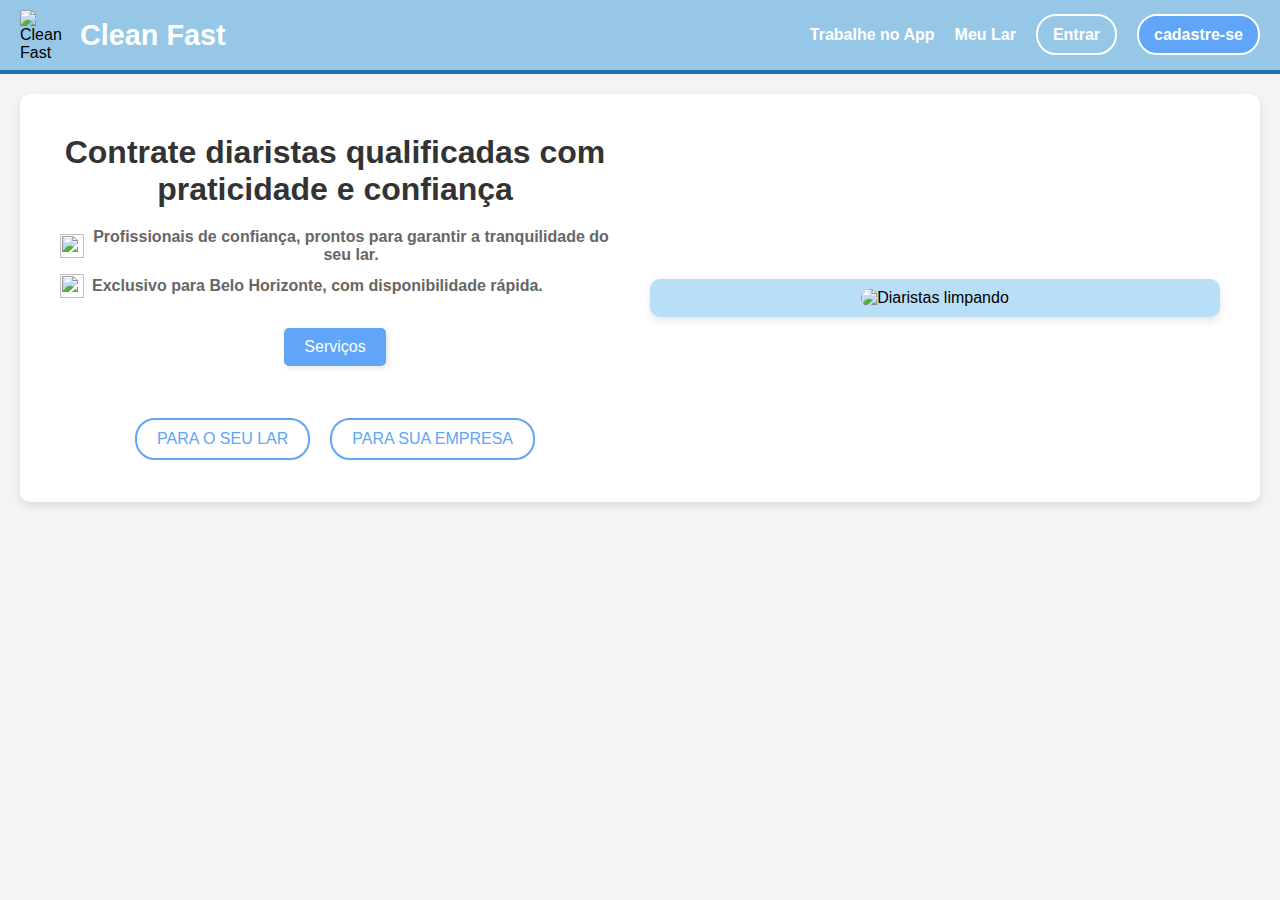
==== index.html @ baa35954 "Add files via upload" ====
<!DOCTYPE html>
<html lang="pt-br">
<head>
    <meta charset="UTF-8">
    <meta name="viewport" content="width=device-width, initial-scale=1.0">
    <title>Clean Fast</title>
    <link rel="stylesheet" href="style.css">
    <script src="script.js"></script>
</head>
<body>
    <header>
        <div class="logo">
            <img src="images/logo.png" alt="Clean Fast Logo">
            <h1>Clean Fast</h1>
        </div>
        <nav>
            <ul>
                <li><a href="#">Trabalhe no App</a></li>
                <li><a href="#">Meu Lar</a></li>
                <li><a href="#" class="button">Entrar</a></li>
                <li><a href="#" class="button button-primary">cadastre-se</a></li>
            </ul>
        </nav>
    </header>

    <main>
        <section class="hero">
            <div class="hero-text">
                <h2>Contrate diaristas qualificadas com praticidade e confiança</h2>
                <ul>
                    <li><img class="icon" src="images/shield.png"><strong> Profissionais de confiança, prontos para garantir a tranquilidade do seu lar.</strong></li>
                    <li><img class="icon" src="images/location.png"><strong> Exclusivo para Belo Horizonte, com disponibilidade rápida.</strong></li>
                </ul>
                <button class="services-button">Serviços</button>
                <div class="options">
                    <button class="option" onclick="showLar()">PARA O SEU LAR</button>
                    <button class="option" onclick="showEmpresa()">PARA SUA EMPRESA</button>
                </div>
            </div>
            <div class="image-container">
                <img src="images/limpeza1.png" alt="Diaristas limpando">
            </div>
        </section>
    
        <section id="lar-section" class="service-section" style="display:none;">
            <div class="service-card">
                <img src="images/limpeza-pesada.png" alt="Limpeza Pesada">
                <h3>Limpeza Pesada</h3>
                <button class="service-button">Agendar Serviço</button>
                <span class="favorite-tag">FAVORITO</span>
            </div>
            <div class="service-card">
                <img src="images/limpeza-padrao.png" alt="Limpeza Padrão">
                <h3>Limpeza Padrão</h3>
                <button class="service-button">Agendar Serviço</button>
            </div>
            <div class="service-card">
                <img src="images/lavagem-roupas.png" alt="Lavagem de Roupas">
                <h3>Lavagem de Roupas</h3>
                <button class="service-button">Agendar Serviço</button>
            </div>
            <div class="service-card">
                <img src="images/cozinhar.png" alt="Cozinhar">
                <h3>Cozinhar</h3>
                <button class="service-button">Agendar Serviço</button>
            </div>
            <div class="service-card">
                <img src="images/Personal Organizer.png" alt="Personal Organizer">
                <h3>Personal Organizer</h3>
                <button class="service-button">Agendar Serviço</button>
            </div> 
        </section>

        <section id="empresa-section" class="service-section" style="display:none;">
            <div class="service-card">
                <img src="images/limpeza comercial.png" alt="Limpeza Comercial">
                <h3>Limpeza Comercial</h3>
                <button class="service-button">Agendar Serviço</button>
            </div>
        </section>
    </main>
</body>
</html>
---- style.css ----
* {
    margin: 0;
    padding: 0;
    box-sizing: border-box;
    font-family: 'Arial', sans-serif;
}

body {
    background-color: #f4f4f4;
}

header {
    background-color: #96c7e7;
    padding: 10px 20px;
    display: flex;
    justify-content: space-between;
    align-items: center;
    border-bottom: 4px solid #286fb0;
}

.logo {
    display: flex;
    align-items: center;
}

.logo img {
    width: 50px;
    height: 50px;
    margin-right: 10px;
}

.logo h1 {
    font-size: 1.8rem;
    color: #fff;
}

nav ul {
    list-style: none;
    display: flex;
    align-items: center;
}

nav ul li {
    margin-left: 20px;
}

nav ul li a {
    color: #fff;
    text-decoration: none;
    font-weight: bold;
}

nav ul li a.button {
    padding: 10px 15px;
    border-radius: 20px;
    background-color: transparent;
    border: 2px solid #fff;
}

nav ul li a.button-primary {
    background-color: #60a5f8;
    color: #fff;
    border: 2px solid #fff;
}

main {
    padding: 20px;
    text-align: center;
}

.hero {
    display: flex;
    justify-content: space-between;
    align-items: center;
    background-color: #fff;
    border-radius: 10px;
    padding: 40px;
    box-shadow: 0 4px 8px rgba(0, 0, 0, 0.1);
}

.hero-text {
    flex: 1;
    padding-right: 20px;
}

.hero h2 {
    font-size: 2rem;
    color: #333;
    margin-bottom: 20px;
}

.hero ul {
    list-style: none;
    margin-bottom: 30px;
}

.hero ul li {
    font-size: 1rem;
    color: #666;
    margin-bottom: 10px;
    display: flex;
    align-items: center;
}

.hero ul li i {
    margin-right: 8px;
}

.services-button {
    padding: 10px 20px;
    background-color: #60a5f8;
    color: #fff;
    border: none;
    border-radius: 5px;
    font-size: 1rem;
    cursor: pointer;
    box-shadow: 2px 2px 5px rgba(0, 0, 0, 0.1);
}

.image-container {
    flex: 1;
    margin-left: 20px;
    position: relative;
    padding: 10px;
    background-color: #b9dff8;
    border-radius: 10px;
    box-shadow: 0 4px 8px rgba(0, 0, 0, 0.1);
}

.image-container img {
    width: 100%;
    border-radius: 10px;
}

.options {
    margin-top: 50px;
    display: flex;
    justify-content: center;
    align-items: center;
    padding: 2px;
    border-radius: 25px;
}

.options .option {
    background-color: #fff;
    color: #60a5f8;
    padding: 10px 20px;
    border: 2px solid #60a5f8;
    border-radius: 20px;
    margin: 0 10px;
    font-size: 1rem;
    cursor: pointer;
}

.options .option.active {
    background-color: #60a5f8;
    color: #fff;
}

.icon {
    width: 24px;
    height: 24px;
    margin-right: 8px;
    vertical-align: middle;
}

/* Estilo geral das opções de serviço */
.service-section {
    display: flex;
    justify-content: space-around;
    margin-top: 20px;
    background-color: #fff;
    padding: 20px;
    border-radius: 10px;
    box-shadow: 0 4px 8px rgba(0, 0, 0, 0.1);
}

.service-card {
    text-align: center;
    width: 200px;
    padding: 10px;
    border: 1px solid #3f8cf1;
    border-radius: 10px;
}

.service-card img {
    width: 100%;
    height: auto;
    border-radius: 10px;
}

.service-card h3 {
    font-size: 1.2rem;
    margin: 10px 0;
}

.service-button {
    background-color: #60a5f8;
    color: white;
    padding: 10px;
    border: none;
    border-radius: 5px;
    cursor: pointer;
}

.favorite-tag {
    display: block;
    background-color: orange;
    color: white;
    padding: 5px;
    border-radius: 10px;
    margin-top: 10px;
    font-size: 0.8rem;
}
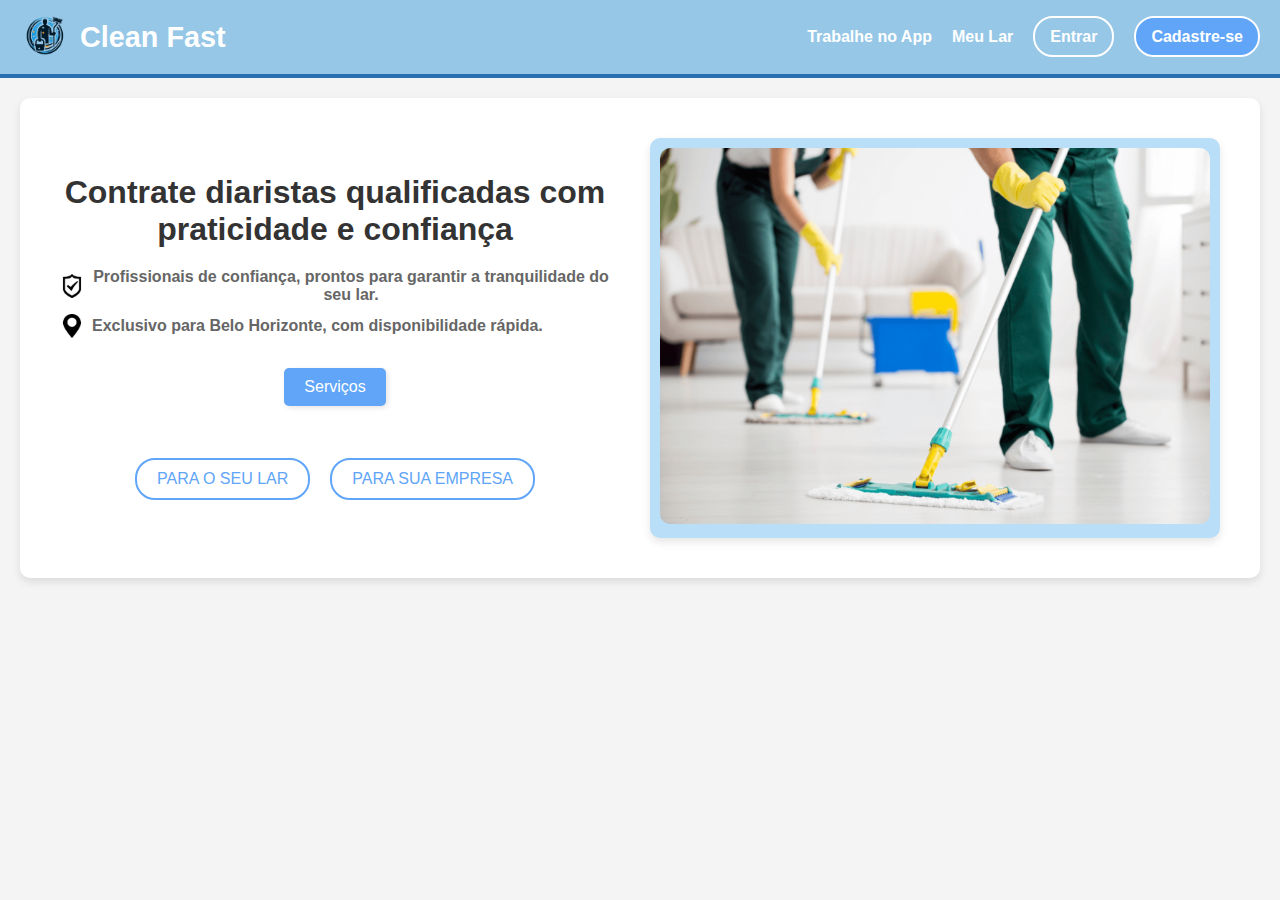
==== commit 86f7e40f: "Add files via upload" ====
--- a/index.html
+++ b/index.html
@@ -10,15 +10,15 @@
 <body>
     <header>
         <div class="logo">
-            <img src="images/logo.png" alt="Clean Fast Logo">
+            <a href="index.html"><img src="images/logo.png" alt="Clean Fast Logo"></a>
             <h1>Clean Fast</h1>
         </div>
         <nav>
             <ul>
                 <li><a href="#">Trabalhe no App</a></li>
                 <li><a href="#">Meu Lar</a></li>
-                <li><a href="#" class="button">Entrar</a></li>
-                <li><a href="#" class="button button-primary">cadastre-se</a></li>
+                <li><a href="login.html" class="button">Entrar</a></li>
+                <li><a href="cadastro.html" class="button button-primary">Cadastre-se</a></li>
             </ul>
         </nav>
     </header>
--- a/style.css
+++ b/style.css
@@ -212,3 +212,128 @@
     margin-top: 10px;
     font-size: 0.8rem;
 }
+
+/* Reutilizando estilos existentes para botões e inputs */
+.input-field {
+    width: 70%;
+    padding: 10px;
+    margin: 10px 0;
+    border: 2.5px solid #b1b1b1;
+    border-radius: 15px;
+    font-size: 1.2rem;
+    text-align: center;
+}
+
+.input-field-senha {
+    width: 50%;
+    padding: 10px;
+    margin: 10px 0;
+    border: 3px solid #b1b1b1;
+    border-radius: 15px;
+    font-size: 1.2rem;
+    text-align: center;
+    align-items: center;
+}
+
+.login-container {
+    display: flex;
+    justify-content: center;
+    align-items: center;
+    min-height: 90vh;
+    background-color: #ffffff;
+}
+
+.login-box {
+    width: 80%;
+    max-width: 750px;
+    padding: 60px;
+    background-color: #f5f5f5;
+    box-shadow: 0 4px 8px rgba(0, 0, 0, 0.2);
+    text-align: center;
+    border-radius: 10px;
+}
+
+h2 {
+    font-size: 2.2rem;
+    margin-bottom: 20px;
+}
+
+h3 {
+    font-size: 1.1rem;
+    margin-bottom: 20px;
+    color: #8f8f8f;
+}
+
+.login-button {
+    width: 35%;
+    padding: 12px;
+    margin: 15px 0;
+    background-color: #4CAF50;
+    color: #ffffff;
+    border: none;
+    border-radius: 50px;
+    font-size: 1rem;
+    cursor: pointer;
+}
+
+.divider {
+    display: flex;
+    align-items: center;
+    text-align: center;
+    margin: 20px 0;
+    color: #aaa;
+    font-size: 0.9rem;
+}
+
+.divider::before,
+.divider::after {
+    content: "";
+    flex: 1;
+    border-bottom: 1px solid #ddd;
+}
+
+.divider:not(:empty)::before {
+    margin-right: .5em;
+}
+
+.divider:not(:empty)::after {
+    margin-left: .5em;
+}
+
+/* Botões de login social */
+.google-login, .apple-login {
+    width: 80%;
+    padding: 10px;
+    margin: 10px 0;
+    border: 1px solid #ccc;
+    background-color: #ffffff;
+    border-radius: 5px;
+    font-size: 1rem;
+    display: flex;
+    align-items: center;
+    justify-content: center;
+    cursor: pointer;
+}
+
+.google-login img, .apple-login img {
+    width: 30px;
+    margin-right: 10px;
+}
+
+.google-login:hover, .apple-login:hover, .login-button:hover {
+    opacity: 0.9;
+}
+
+.social-login-container {
+    display: flex;
+    justify-content: space-between;
+    gap: 10px; /* Espaço entre os botões */
+}
+
+.google-login, .apple-login {
+    width: 48%; /* Ajuste para ocupar metade do espaço cada */
+    border: 2.5px solid #ccc;
+    border-radius: 18px;
+    color: #8f8f8f;
+    font-size: 1.2rem;
+}
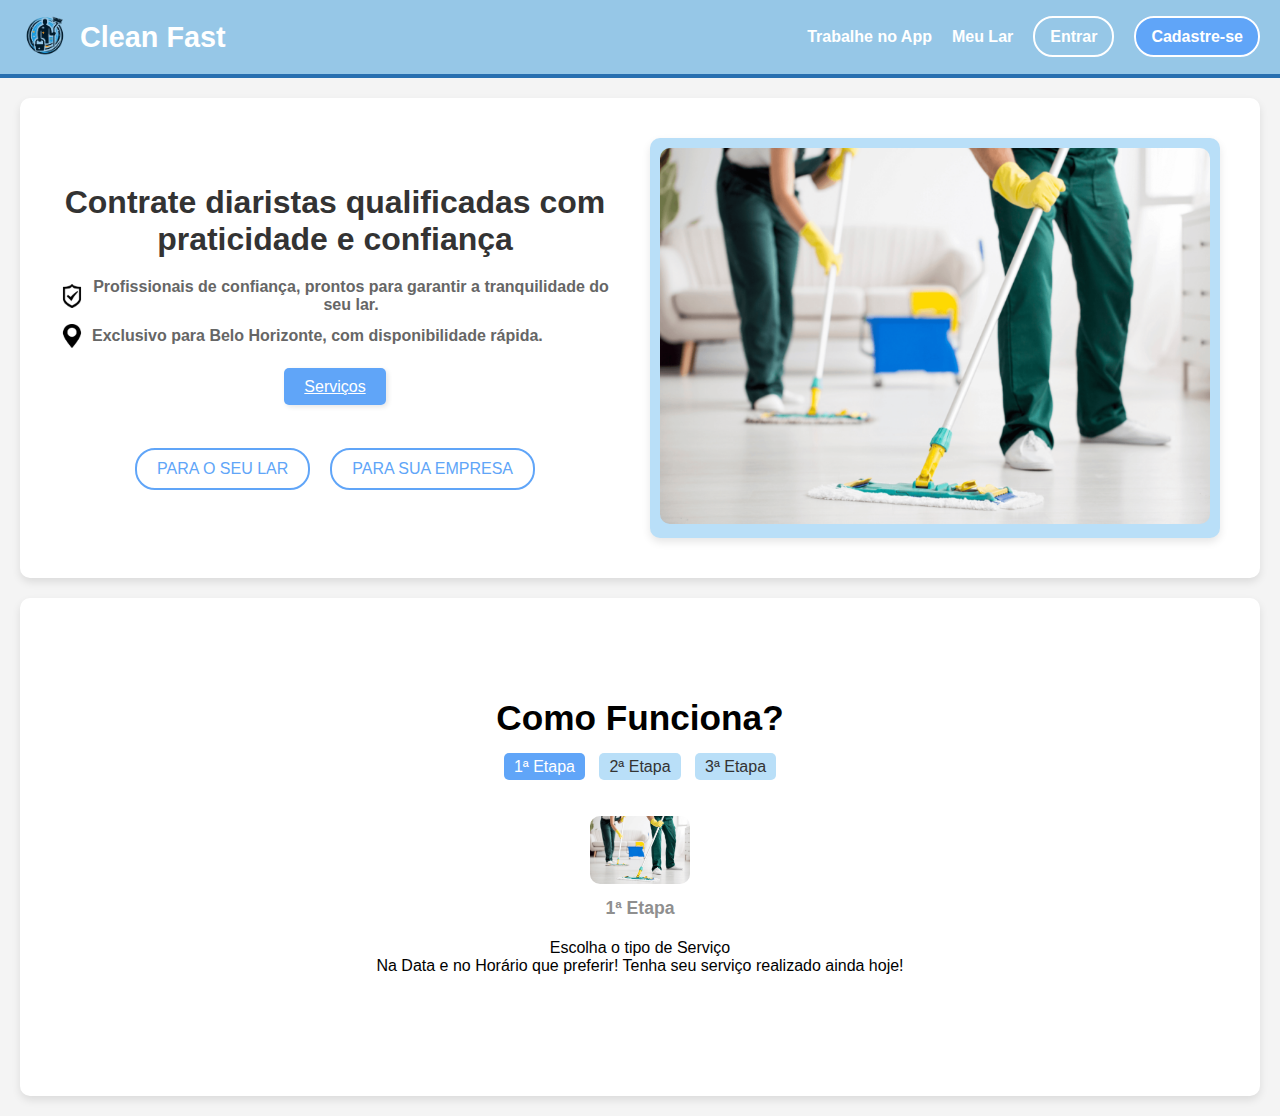
==== commit dfe4409c: "Add files via upload" ====
--- a/index.html
+++ b/index.html
@@ -31,7 +31,7 @@
                     <li><img class="icon" src="images/shield.png"><strong> Profissionais de confiança, prontos para garantir a tranquilidade do seu lar.</strong></li>
                     <li><img class="icon" src="images/location.png"><strong> Exclusivo para Belo Horizonte, com disponibilidade rápida.</strong></li>
                 </ul>
-                <button class="services-button">Serviços</button>
+                <a href="opcoes.html" class="services-button">Serviços</a>
                 <div class="options">
                     <button class="option" onclick="showLar()">PARA O SEU LAR</button>
                     <button class="option" onclick="showEmpresa()">PARA SUA EMPRESA</button>
@@ -78,6 +78,32 @@
                 <button class="service-button">Agendar Serviço</button>
             </div>
         </section>
+
+        <section class="carousel-section">
+            <h2>Como Funciona?</h2>
+            <div class="carousel-indicators">
+                <span class="indicator active" onclick="goToSlide(0)">1ª Etapa</span>
+                <span class="indicator" onclick="goToSlide(1)">2ª Etapa</span>
+                <span class="indicator" onclick="goToSlide(2)">3ª Etapa</span>
+            </div>
+            <div class="carousel">
+                <div class="carousel-item active">
+                    <img src="images/limpeza1.png" alt="Limpeza" class="carousel-image">
+                    <h3>1ª Etapa</h3>
+                    <p>Escolha o tipo de Serviço<br>Na Data e no Horário que preferir! Tenha seu serviço realizado ainda hoje!</p>
+                </div>
+                <div class="carousel-item">
+                    <img src="images/limpeza2.png" alt="Formas de Pagamento" class="carousel-image">
+                    <h3>2ª Etapa</h3>
+                    <p>Formas de Pagamento<br>A cobrança será feita após o serviço, via cartão de crédito, cartão de débito, pix, ou dinheiro.</p>
+                </div>
+                <div class="carousel-item">
+                    <img src="images/limpeza3.png" alt="Agendamento" class="carousel-image">
+                    <h3>3ª Etapa</h3>
+                    <p>Agora é só Agendar o seu Serviço<br>Logo, selecionamos profissionais ideais para você!</p>
+                </div>
+            </div>
+        </section>      
     </main>
 </body>
 </html>
--- a/style.css
+++ b/style.css
@@ -67,6 +67,62 @@
     padding: 20px;
     text-align: center;
 }
+
+.carousel-section {
+    background-color: #ffffff;
+    padding: 100px;
+    border-radius: 10px;
+    box-shadow: 0 4px 8px rgba(0, 0, 0, 0.1);
+    margin-top: 20px;
+}
+
+.carousel {
+    position: relative;
+    overflow: hidden;
+    height: 200px; /* Ajuste a altura conforme necessário */
+}
+
+.carousel-item {
+    display: none; /* Todos os itens começam como ocultos */
+    text-align: center;
+    padding: 20px;
+}
+
+.carousel-item.active {
+    display: block; /* Somente o item ativo será exibido */
+}
+
+.carousel-image {
+    width: 10%; /* Ajusta a largura para 100% do contêiner */
+    height: auto; /* Mantém a proporção da imagem */
+    border-radius: 10px; /* Adiciona borda arredondada se desejado */
+    margin-bottom: 10px; /* Espaço abaixo da imagem */
+}
+
+.carousel-indicators {
+    text-align: center;
+    margin: 20px 0;
+}
+
+.indicator {
+    cursor: pointer;
+    padding: 5px 10px;
+    margin: 0 5px;
+    border-radius: 5px;
+    background-color: #b9dff8;
+    color: #333;
+    transition: background-color 0.3s;
+}
+
+.indicator:hover {
+    background-color: #96c7e7;
+}
+
+.indicator.active {
+    background-color: #60a5f8;
+    color: #fff;
+}
+
 
 .hero {
     display: flex;
@@ -251,6 +307,7 @@
     box-shadow: 0 4px 8px rgba(0, 0, 0, 0.2);
     text-align: center;
     border-radius: 10px;
+    position: relative;
 }
 
 h2 {
@@ -264,17 +321,6 @@
     color: #8f8f8f;
 }
 
-.login-button {
-    width: 35%;
-    padding: 12px;
-    margin: 15px 0;
-    background-color: #4CAF50;
-    color: #ffffff;
-    border: none;
-    border-radius: 50px;
-    font-size: 1rem;
-    cursor: pointer;
-}
 
 .divider {
     display: flex;
@@ -337,3 +383,64 @@
     color: #8f8f8f;
     font-size: 1.2rem;
 }
+
+/* Adicionando estilo para os requisitos de senha */
+/* Estilo para os requisitos de senha - Centralizado e Fonte Menor */
+.password-requirements {
+    text-align: center;
+    margin-top: 15px;
+    font-size: 0.9rem; /* Fonte menor */
+    color: #666;
+}
+
+.password-requirements p {
+    display: flex;
+    align-items: center;
+    justify-content: center; /* Centraliza o texto */
+    margin: 5px 0;
+}
+
+.requirement-icon {
+    font-size: 1rem; /* Reduz o tamanho dos ícones */
+    margin-right: 8px;
+}
+
+
+/* Estilo dos botões de ação */
+/* Ajustes para centralizar o botão CONTINUAR */
+.button-container {
+    display: flex;
+    justify-content: space-between;
+    align-items: center;
+    margin-top: 20px;
+    position: absolute;
+    bottom: 20px;
+    left: 20px;
+    right: 20px;
+}
+
+.back-button {
+    font-size: 1.5rem;
+    color: #4CAF50;
+    text-decoration: none;
+    padding: 10px;
+    border-radius: 50%;
+    background-color: #e6e6e6;
+}
+
+.login-button {
+    padding: 12px;
+    background-color: #4CAF50;
+    color: #ffffff;
+    border: none;
+    border-radius: 50px;
+    font-size: 1rem;
+    cursor: pointer;
+    width: 35%;
+    max-width: 150px; /* Limita a largura máxima do botão */
+    text-align: center;
+}
+
+.login-button:hover {
+    background-color: #45a049;
+}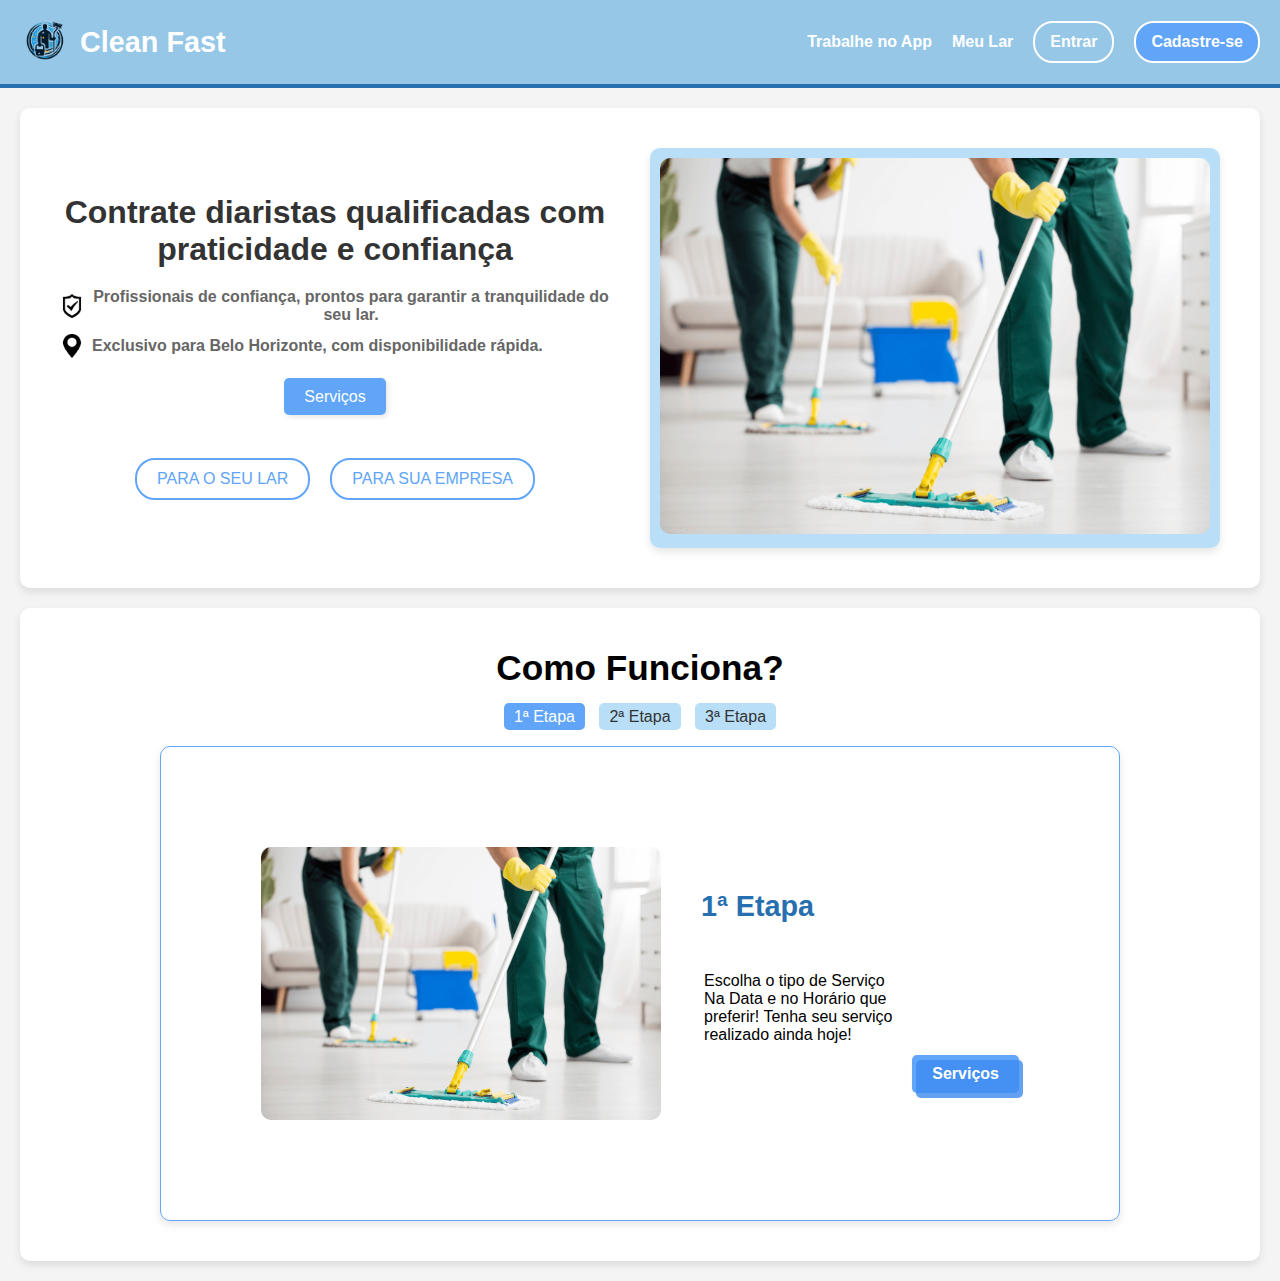
==== commit 6829973f: "Add files via upload" ====
--- a/index.html
+++ b/index.html
@@ -5,7 +5,7 @@
     <meta name="viewport" content="width=device-width, initial-scale=1.0">
     <title>Clean Fast</title>
     <link rel="stylesheet" href="style.css">
-    <script src="script.js"></script>
+    <script src="script.js" defer></script>
 </head>
 <body>
     <header>
@@ -17,12 +17,19 @@
             <ul>
                 <li><a href="#">Trabalhe no App</a></li>
                 <li><a href="#">Meu Lar</a></li>
-                <li><a href="login.html" class="button">Entrar</a></li>
-                <li><a href="cadastro.html" class="button button-primary">Cadastre-se</a></li>
+                <li><a href="login.html" class="button desktop-only">Entrar</a></li>
+                <li><a href="cadastro.html" class="button button-primary desktop-only">Cadastre-se</a></li>
+                <li class="user-icon mobile-only">
+                    <img src="images/user_icon.png" alt="User Icon" onclick="toggleDropdown()" />
+                    <div class="dropdown-menu" id="dropdownMenu">
+                        <a href="login.html">Login</a>
+                        <a href="cadastro.html">Cadastro</a>
+                    </div>
+                </li>
             </ul>
         </nav>
     </header>
-
+    
     <main>
         <section class="hero">
             <div class="hero-text">
@@ -90,20 +97,23 @@
                 <div class="carousel-item active">
                     <img src="images/limpeza1.png" alt="Limpeza" class="carousel-image">
                     <h3>1ª Etapa</h3>
-                    <p>Escolha o tipo de Serviço<br>Na Data e no Horário que preferir! Tenha seu serviço realizado ainda hoje!</p>
+                    <p><br><br><br>Escolha o tipo de Serviço<br>Na Data e no Horário que preferir! Tenha seu serviço realizado ainda hoje!</p>
+                    <a href="opcoes.html" class="services-button">Serviços</a>
                 </div>
                 <div class="carousel-item">
                     <img src="images/limpeza2.png" alt="Formas de Pagamento" class="carousel-image">
                     <h3>2ª Etapa</h3>
-                    <p>Formas de Pagamento<br>A cobrança será feita após o serviço, via cartão de crédito, cartão de débito, pix, ou dinheiro.</p>
+                    <p><br><br><br>Formas de Pagamento<br>A cobrança será feita após o serviço, via cartão de crédito, cartão de débito, pix, ou dinheiro.</p>
+                    <a href="opcoes.html" class="services-button">Serviços</a>
                 </div>
                 <div class="carousel-item">
                     <img src="images/limpeza3.png" alt="Agendamento" class="carousel-image">
                     <h3>3ª Etapa</h3>
-                    <p>Agora é só Agendar o seu Serviço<br>Logo, selecionamos profissionais ideais para você!</p>
+                    <p><br><br><br>Agora é só Agendar o seu Serviço<br>Logo, selecionamos profissionais ideais para você!</p>
+                    <a href="opcoes.html" class="services-button">Serviços</a>
                 </div>
             </div>
-        </section>      
+        </section>     
     </main>
 </body>
-</html>
+</html>--- a/style.css
+++ b/style.css
@@ -11,7 +11,7 @@
 
 header {
     background-color: #96c7e7;
-    padding: 10px 20px;
+    padding: 15px 20px;
     display: flex;
     justify-content: space-between;
     align-items: center;
@@ -62,46 +62,184 @@
     color: #fff;
     border: 2px solid #fff;
 }
-
+/* Estilo do ícone do usuário */
+.user-icon img {
+    width: 30px;
+    height: 30px;
+    cursor: pointer;
+}
+
+/* Dropdown Menu */
+.dropdown-menu {
+    display: none;
+    position: absolute;
+    top: 40px;
+    right: 0;
+    background-color: #ffffff;
+    border: 1px solid #ddd;
+    border-radius: 5px;
+    box-shadow: 0 4px 8px rgba(0, 0, 0, 0.1);
+    width: 100px;
+    z-index: 10;
+}
+
+.dropdown-menu a {
+    display: block;
+    padding: 10px;
+    color: #333;
+    text-decoration: none;
+    font-weight: bold;
+    text-align: center;
+    transition: background-color 0.3s;
+}
+
+.dropdown-menu a:hover {
+    background-color: #60a5f8;
+    color: #fff;
+}
+
+/* Responsividade */
+.mobile-only {
+    display: none; /* Oculta elementos para desktop */
+}
+
+.desktop-only {
+    display: inline-block; /* Exibe normalmente em desktop */
+}
+
+@media (max-width: 768px) {
+    header {
+        flex-direction: column;
+        align-items: center;
+        padding: 20px 10px;
+    }
+
+    .logo {
+        justify-content: center;
+        width: 100%;
+        margin-bottom: 15px;
+        text-align: center;
+    }
+
+    nav ul {
+        list-style: none;
+        display: flex;
+        align-items: center;
+        gap: 15px; /* Define o espaçamento entre os itens */
+        width: 100%;
+        justify-content: center; /* Centraliza os itens, opcional */
+    }
+
+    nav ul li {
+        margin: 5px 0;
+    }
+
+    .desktop-only {
+        display: none; /* Oculta os botões de "Entrar" e "Cadastre-se" em telas pequenas */
+    }
+
+    .mobile-only {
+        display: inline-block; /* Exibe o ícone do usuário em telas pequenas */
+    }
+
+    .user-icon img {
+        width: 40px;
+        height: 40px;
+    }
+}
 main {
     padding: 20px;
     text-align: center;
 }
 
+/* Adicione ao style.css */
+
 .carousel-section {
     background-color: #ffffff;
-    padding: 100px;
+    padding: 40px 20px; /* Reduzido para dar mais espaço ao conteúdo */
     border-radius: 10px;
     box-shadow: 0 4px 8px rgba(0, 0, 0, 0.1);
     margin-top: 20px;
+    text-align: center;
 }
 
 .carousel {
+    display: flex;
+    justify-content: center;
+    align-items: center;
     position: relative;
-    overflow: hidden;
-    height: 200px; /* Ajuste a altura conforme necessário */
+    height: auto;
 }
 
 .carousel-item {
-    display: none; /* Todos os itens começam como ocultos */
-    text-align: center;
-    padding: 20px;
+    display: none;
+    align-items: center;
+    padding: 100px;
+    text-align: left; /* Alinhado à esquerda como no exemplo */
+    border: 1px solid #60a5f8; /* Bordas destacadas */
+    border-radius: 10px;
+    box-shadow: 0 4px 8px rgba(0, 0, 0, 0.1);
+    width: 80%;
+    margin: auto;
 }
 
 .carousel-item.active {
-    display: block; /* Somente o item ativo será exibido */
+    display: flex;
 }
 
 .carousel-image {
-    width: 10%; /* Ajusta a largura para 100% do contêiner */
-    height: auto; /* Mantém a proporção da imagem */
-    border-radius: 10px; /* Adiciona borda arredondada se desejado */
-    margin-bottom: 10px; /* Espaço abaixo da imagem */
+    width: 400px;
+    height: auto;
+    border-radius: 10px;
+    margin-right: 40px; /* Espaço entre imagem e conteúdo */
 }
 
 .carousel-indicators {
     text-align: center;
     margin: 20px 0;
+}
+
+.carousel h3{
+    font-size: 1.8rem;
+    color: #286fb0;
+    font-weight: bold;
+    margin-bottom: 5px; /* Ajuste este valor para controlar o espaço abaixo do título */
+    padding-bottom: 0; /* Certifique-se de que o padding-bottom esteja em 0 */
+    margin-top: -150px;
+    white-space: nowrap; /* Impede a quebra de linha */
+}
+
+.carousel p{
+    margin-bottom: 5px; /* Ajuste este valor para controlar o espaço abaixo do título */
+    padding-bottom: 0; /* Certifique-se de que o padding-bottom esteja em 0 */
+    margin-left: -110px;
+}
+
+.carousel-item .services-button {
+    position: relative;
+    margin-top: 180px;
+    padding: 10px 20px;
+    background-color: #60a5f8;
+    color: #fff;
+    border-radius: 5px;
+    text-decoration: none;
+    font-weight: bold;
+    display: inline-block;
+    z-index: 1; /* Coloca o botão acima da "sombra" */
+}
+
+.carousel-item .services-button::before {
+    content: '';
+    position: absolute;
+    top: 5px; /* Move a "sombra" para baixo do botão */
+    left: 4px; /* Ajuste para posicionar horizontalmente */
+    width: 100%;
+    height: 100%;
+    background-color: #3f8cf1; /* Cor do quadrado de sombra */
+    border-radius: 5px;
+    z-index: -1; /* Coloca o quadrado atrás do botão */
+    transition: all 0.3s ease; /* Adiciona uma leve transição */
+    opacity: 0.8; /* Torna a sombra mais suave */
 }
 
 .indicator {
@@ -112,10 +250,6 @@
     background-color: #b9dff8;
     color: #333;
     transition: background-color 0.3s;
-}
-
-.indicator:hover {
-    background-color: #96c7e7;
 }
 
 .indicator.active {
@@ -171,6 +305,7 @@
     font-size: 1rem;
     cursor: pointer;
     box-shadow: 2px 2px 5px rgba(0, 0, 0, 0.1);
+    text-decoration: none;
 }
 
 .image-container {
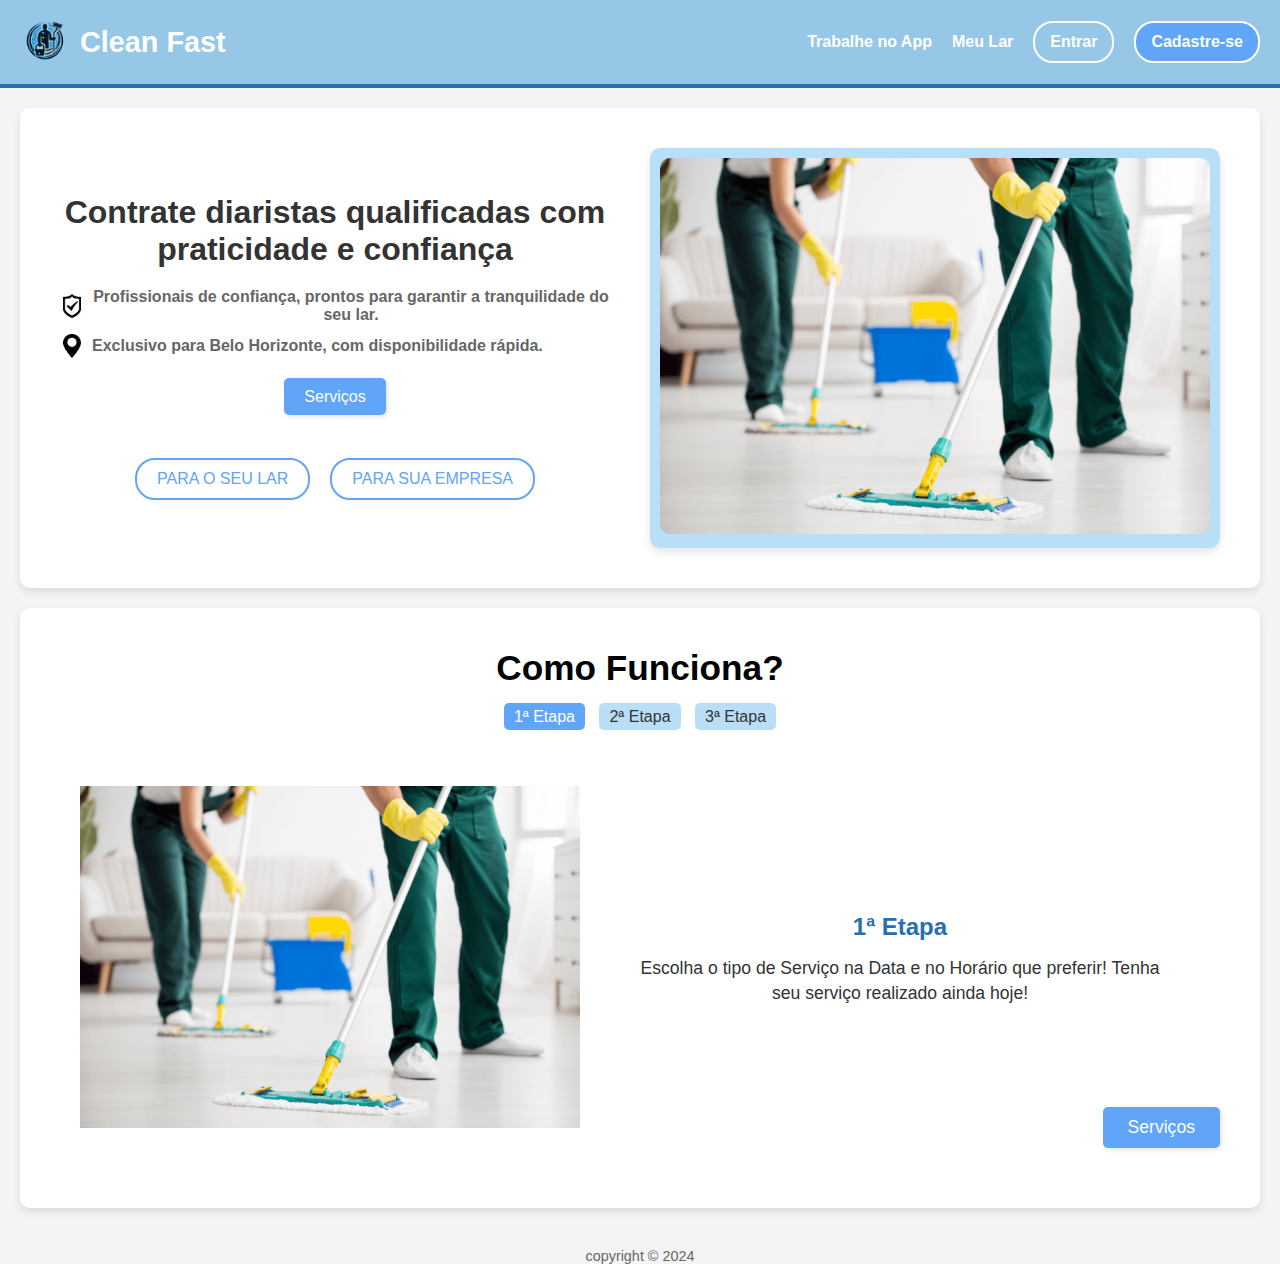
==== commit b8f080c1: "Add files via upload" ====
--- a/index.html
+++ b/index.html
@@ -1,5 +1,6 @@
 <!DOCTYPE html>
 <html lang="pt-br">
+
 <head>
     <meta charset="UTF-8">
     <meta name="viewport" content="width=device-width, initial-scale=1.0">
@@ -7,6 +8,7 @@
     <link rel="stylesheet" href="style.css">
     <script src="script.js" defer></script>
 </head>
+
 <body>
     <header>
         <div class="logo">
@@ -20,7 +22,7 @@
                 <li><a href="login.html" class="button desktop-only">Entrar</a></li>
                 <li><a href="cadastro.html" class="button button-primary desktop-only">Cadastre-se</a></li>
                 <li class="user-icon mobile-only">
-                    <img src="images/user_icon.png" alt="User Icon" onclick="toggleDropdown()" />
+                    <img src="images/perfil_icon.png" alt="User Icon" onclick="toggleDropdown()" />
                     <div class="dropdown-menu" id="dropdownMenu">
                         <a href="login.html">Login</a>
                         <a href="cadastro.html">Cadastro</a>
@@ -29,14 +31,16 @@
             </ul>
         </nav>
     </header>
-    
+
     <main>
         <section class="hero">
             <div class="hero-text">
                 <h2>Contrate diaristas qualificadas com praticidade e confiança</h2>
                 <ul>
-                    <li><img class="icon" src="images/shield.png"><strong> Profissionais de confiança, prontos para garantir a tranquilidade do seu lar.</strong></li>
-                    <li><img class="icon" src="images/location.png"><strong> Exclusivo para Belo Horizonte, com disponibilidade rápida.</strong></li>
+                    <li><img class="icon" src="images/shield.png"><strong> Profissionais de confiança, prontos para
+                            garantir a tranquilidade do seu lar.</strong></li>
+                    <li><img class="icon" src="images/location.png"><strong> Exclusivo para Belo Horizonte, com
+                            disponibilidade rápida.</strong></li>
                 </ul>
                 <a href="opcoes.html" class="services-button">Serviços</a>
                 <div class="options">
@@ -48,7 +52,7 @@
                 <img src="images/limpeza1.png" alt="Diaristas limpando">
             </div>
         </section>
-    
+
         <section id="lar-section" class="service-section" style="display:none;">
             <div class="service-card">
                 <img src="images/limpeza-pesada.png" alt="Limpeza Pesada">
@@ -75,7 +79,7 @@
                 <img src="images/Personal Organizer.png" alt="Personal Organizer">
                 <h3>Personal Organizer</h3>
                 <button class="service-button">Agendar Serviço</button>
-            </div> 
+            </div>
         </section>
 
         <section id="empresa-section" class="service-section" style="display:none;">
@@ -96,24 +100,41 @@
             <div class="carousel">
                 <div class="carousel-item active">
                     <img src="images/limpeza1.png" alt="Limpeza" class="carousel-image">
-                    <h3>1ª Etapa</h3>
-                    <p><br><br><br>Escolha o tipo de Serviço<br>Na Data e no Horário que preferir! Tenha seu serviço realizado ainda hoje!</p>
-                    <a href="opcoes.html" class="services-button">Serviços</a>
+                    <div class="carousel-content">
+                        <h3>1ª Etapa</h3>
+                        <p>Escolha o tipo de Serviço na Data e no Horário que preferir! Tenha seu serviço realizado ainda hoje!</p>
+                        <div class="button-container">
+                            <a href="opcoes.html" class="services-button">Serviços</a>
+                        </div>
+                    </div>
                 </div>
                 <div class="carousel-item">
                     <img src="images/limpeza2.png" alt="Formas de Pagamento" class="carousel-image">
-                    <h3>2ª Etapa</h3>
-                    <p><br><br><br>Formas de Pagamento<br>A cobrança será feita após o serviço, via cartão de crédito, cartão de débito, pix, ou dinheiro.</p>
-                    <a href="opcoes.html" class="services-button">Serviços</a>
+                    <div class="carousel-content">
+                        <h3>2ª Etapa</h3>
+                        <p>Formas de Pagamento<br>A cobrança será feita após o serviço, via cartão de crédito, cartão de débito, pix, ou dinheiro.</p>
+                        <div class="button-container">
+                            <a href="opcoes.html" class="services-button">Serviços</a>
+                        </div>
+                    </div>
                 </div>
                 <div class="carousel-item">
                     <img src="images/limpeza3.png" alt="Agendamento" class="carousel-image">
-                    <h3>3ª Etapa</h3>
-                    <p><br><br><br>Agora é só Agendar o seu Serviço<br>Logo, selecionamos profissionais ideais para você!</p>
-                    <a href="opcoes.html" class="services-button">Serviços</a>
+                    <div class="carousel-content">
+                        <h3>3ª Etapa</h3>
+                        <p>Agora é só Agendar o seu Serviço<br>Logo, selecionamos profissionais ideais para você!</p>
+                        <div class="button-container">
+                            <a href="opcoes.html" class="services-button">Serviços</a>
+                        </div>
+                    </div>
                 </div>
             </div>
-        </section>     
+        </section>
     </main>
+    <!-- Rodapé -->
+    <footer>
+        <p>copyright © 2024</p>
+    </footer>
 </body>
+
 </html>--- a/style.css
+++ b/style.css
@@ -107,46 +107,6 @@
     display: inline-block; /* Exibe normalmente em desktop */
 }
 
-@media (max-width: 768px) {
-    header {
-        flex-direction: column;
-        align-items: center;
-        padding: 20px 10px;
-    }
-
-    .logo {
-        justify-content: center;
-        width: 100%;
-        margin-bottom: 15px;
-        text-align: center;
-    }
-
-    nav ul {
-        list-style: none;
-        display: flex;
-        align-items: center;
-        gap: 15px; /* Define o espaçamento entre os itens */
-        width: 100%;
-        justify-content: center; /* Centraliza os itens, opcional */
-    }
-
-    nav ul li {
-        margin: 5px 0;
-    }
-
-    .desktop-only {
-        display: none; /* Oculta os botões de "Entrar" e "Cadastre-se" em telas pequenas */
-    }
-
-    .mobile-only {
-        display: inline-block; /* Exibe o ícone do usuário em telas pequenas */
-    }
-
-    .user-icon img {
-        width: 40px;
-        height: 40px;
-    }
-}
 main {
     padding: 20px;
     text-align: center;
@@ -172,60 +132,66 @@
 }
 
 .carousel-item {
-    display: none;
-    align-items: center;
-    padding: 100px;
-    text-align: left; /* Alinhado à esquerda como no exemplo */
-    border: 1px solid #60a5f8; /* Bordas destacadas */
-    border-radius: 10px;
-    box-shadow: 0 4px 8px rgba(0, 0, 0, 0.1);
-    width: 80%;
-    margin: auto;
+    display: none; /* Todos os itens ficam ocultos por padrão */
 }
 
 .carousel-item.active {
     display: flex;
+    flex-direction: row; /* Alinha imagem e conteúdo lado a lado */
+    align-items: center;
+    justify-content: center;
+    padding: 40px;
 }
 
 .carousel-image {
-    width: 400px;
-    height: auto;
-    border-radius: 10px;
-    margin-right: 40px; /* Espaço entre imagem e conteúdo */
-}
+    width: 50%;
+    max-width: 400px;
+    margin-right: 20px; /* Espaço entre imagem e conteúdo */
+}
+
+.carousel-content h3 {
+    font-size: 1.5rem;
+    color: #286fb0;
+    margin: 0 0 10px 0;
+}
+
+.carousel-content p {
+    font-size: 1.1rem;
+    margin: 5px 0 15px 0;
+}
+
+.carousel-content .services-button {
+    margin-top: 10px;
+    padding: 10px 25px;
+    font-size: 1.1rem;
+}
+
 
 .carousel-indicators {
     text-align: center;
     margin: 20px 0;
 }
 
-.carousel h3{
-    font-size: 1.8rem;
+
+.carousel h3 {
+    font-size: 1.3rem;
     color: #286fb0;
-    font-weight: bold;
-    margin-bottom: 5px; /* Ajuste este valor para controlar o espaço abaixo do título */
-    padding-bottom: 0; /* Certifique-se de que o padding-bottom esteja em 0 */
-    margin-top: -150px;
-    white-space: nowrap; /* Impede a quebra de linha */
-}
-
-.carousel p{
-    margin-bottom: 5px; /* Ajuste este valor para controlar o espaço abaixo do título */
-    padding-bottom: 0; /* Certifique-se de que o padding-bottom esteja em 0 */
-    margin-left: -110px;
+    margin: 5px 0; /* Ajuste o espaço acima e abaixo do título */
+    text-align: center;
+}
+
+.carousel p {
+    font-size: 1rem;
+    text-align: center;
+    margin: 5px 0; /* Ajuste o espaço acima e abaixo do texto */
+    padding: 0 10px;
 }
 
 .carousel-item .services-button {
-    position: relative;
-    margin-top: 180px;
+    margin-top: 10px; /* Espaço entre o texto e o botão */
     padding: 10px 20px;
-    background-color: #60a5f8;
-    color: #fff;
+    font-size: 1rem;
     border-radius: 5px;
-    text-decoration: none;
-    font-weight: bold;
-    display: inline-block;
-    z-index: 1; /* Coloca o botão acima da "sombra" */
 }
 
 .carousel-item .services-button::before {
@@ -578,4 +544,194 @@
 
 .login-button:hover {
     background-color: #45a049;
+}
+
+footer {
+    text-align: center;
+    margin-top: 20px;
+    font-size: 0.9rem;
+    color: #666;
+}
+
+
+@media (max-width: 768px) {
+    header {
+        flex-direction: column;
+        align-items: center;
+        padding: 20px 10px;
+    }
+
+    .logo {
+        justify-content: center;
+        width: 100%;
+        margin-bottom: 15px;
+        text-align: center;
+    }
+
+    nav ul {
+        list-style: none;
+        display: flex;
+        align-items: center;
+        gap: 15px; /* Define o espaçamento entre os itens */
+        width: 100%;
+        justify-content: center; /* Centraliza os itens, opcional */
+    }
+
+    nav ul li {
+        margin: 5px 0;
+    }
+
+    .desktop-only {
+        display: none; /* Oculta os botões de "Entrar" e "Cadastre-se" em telas pequenas */
+    }
+
+    .mobile-only {
+        display: inline-block; /* Exibe o ícone do usuário em telas pequenas */
+    }
+
+    .user-icon img {
+        width: 40px;
+        height: 40px;
+    }
+
+    .image-container {
+        display: none;
+    }
+
+    .carousel {
+        display: flex;
+        justify-content: center;
+        align-items: center;
+        flex-direction: column;
+    }
+
+    .carousel-item {
+        display: none; /* Esconde todos os itens por padrão */
+        flex-direction: column; /* Exibe a imagem acima do texto */
+        align-items: center; /* Centraliza os elementos no modo mobile */
+        padding: 20px;
+        width: 90%; /* Largura menor no mobile */
+        margin: 0 auto; /* Centraliza o item */
+        box-shadow: 0 4px 8px rgba(0, 0, 0, 0.1);
+    }
+
+    .carousel-item.active {
+        display: flex; /* Exibe apenas o item ativo */
+        flex-direction: column; /* Garante que a imagem fique acima do texto */
+        align-items: center;
+        text-align: center; /* Centraliza o texto e botão */
+    }
+
+    .carousel-image {
+        margin-bottom: 15px; /* Espaço entre a imagem e o título */
+        width: 100%;
+        max-width: 300px; /* Limita a largura da imagem em telas pequenas */
+        border-radius: 10px;
+    }
+
+    .carousel-content h3 {
+        font-size: 1.4rem;
+        color: #286fb0;
+        margin-bottom: 10px;
+    }
+
+    .carousel-content p {
+        font-size: 1rem;
+        line-height: 1.4;
+        color: #333;
+        margin: 10px 0;
+        padding: 0 15px;
+        margin-bottom: 30px;
+    }
+
+    .carousel-content {
+        display: flex;
+        flex-direction: column;
+        align-items: center; /* Centraliza todo o conteúdo dentro de .carousel-content */
+        text-align: center;
+    }
+    
+    .carousel-content .services-button {
+        margin-top: 25px; /* Aumente o espaçamento aqui */
+        padding: 10px 25px;
+        font-size: 1rem;
+        border-radius: 5px;
+        background-color: #60a5f8;
+        color: #fff;
+        text-decoration: none;
+        display: inline-block;
+        text-align: center;
+        width: auto;
+        align-self: center;
+        position: relative;
+        transform: translateX(-50%);
+        left: 50%;
+    }    
+    
+    .carousel-indicators {
+        display: flex;
+        justify-content: center;
+        flex-wrap: wrap;
+        margin: 15px 0; /* Ajusta o espaçamento das indicações */
+    }
+
+    .indicator {
+        padding: 5px 8px; /* Ajuste de tamanho dos indicadores */
+        font-size: 0.9rem; /* Ajuste do tamanho da fonte */
+    }
+}
+
+@media (min-width: 769px) {
+    .carousel-item.active {
+        display: flex;
+        align-items: center;
+        padding: 40px;
+        text-align: left;
+        justify-content: space-between;
+    }
+
+    .carousel-image {
+        width: 50%;
+        max-width: 500px;
+        align-self: flex-start;
+        margin-right: 20px;
+    }
+
+    .carousel-content {
+        flex: 1;
+        display: flex;
+        flex-direction: column;
+        justify-content: space-between;
+        padding: 0 20px;
+    }
+
+    .carousel-content h3 {
+        font-size: 1.5rem;
+        color: #286fb0;
+        margin-bottom: 10px;
+    }
+
+    .carousel-content p {
+        font-size: 1.1rem;
+        line-height: 1.4;
+        color: #333;
+        margin-bottom: auto;
+    }
+
+    .button-container {
+        display: flex;
+        justify-content: flex-end;
+        margin-top: auto;
+    }
+
+    .carousel-content .services-button {
+        margin-top: 20px;
+        align-self: flex-end;
+        padding: 10px 25px;
+        font-size: 1.1rem;
+        background-color: #60a5f8;
+        color: #fff;
+        border-radius: 5px;
+        text-decoration: none;
+    }
 }